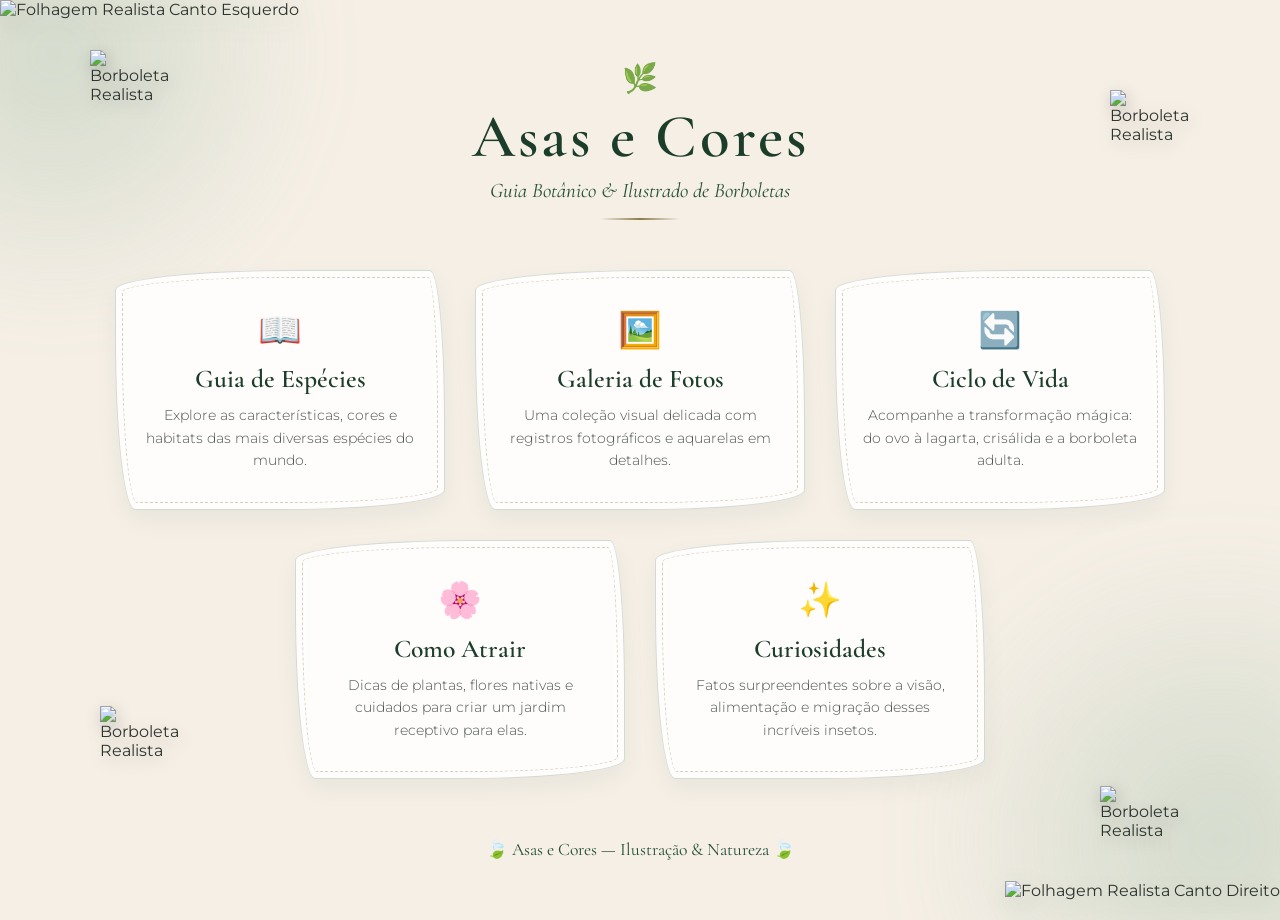
==== index.html @ f8de46ef "mudando as folhagem" ====
<!DOCTYPE html>
<html lang="pt-BR">
<head>
  <meta charset="UTF-8">
  <meta name="viewport" content="width=device-width, initial-scale=1.0">
  <title>Asas e Cores</title>
  <link rel="stylesheet" href="style.css">
  <link rel="preconnect" href="https://fonts.googleapis.com">
  <link rel="preconnect" href="https://fonts.gstatic.com" crossorigin>
  <link href="https://fonts.googleapis.com/css2?family=Cormorant+Garamond:ital,wght@0,400;0,600;1,400&family=Montserrat:wght@300;400&display=swap" rel="stylesheet">
</head>
<body>

  <div class="brush-stroke top-left-brush"></div>
  <div class="brush-stroke bottom-right-brush"></div>

  <img src="folhagem-canto-esquerdo.png" alt="Folhagem Realista Canto Esquerdo" class="realistic-foliage top-left-foliage">
  <img src="folhagem-canto-direito.png" alt="Folhagem Realista Canto Direito" class="realistic-foliage bottom-right-foliage">

  <div class="floating-butterfly b-1">
    <img src="borboleta-modelo.png" alt="Borboleta Realista">
  </div>
  <div class="floating-butterfly b-2">
    <img src="borboleta-modelo.png" alt="Borboleta Realista">
  </div>
  <div class="floating-butterfly b-3">
    <img src="borboleta-modelo.png" alt="Borboleta Realista">
  </div>
  <div class="floating-butterfly b-4">
    <img src="borboleta-modelo.png" alt="Borboleta Realista">
  </div>

  <header class="header">
    <span class="leaf-icon">🌿</span>
    <h1>Asas e Cores</h1>
    <p class="subtitle">Guia Botânico & Ilustrado de Borboletas</p>
    <div class="divider"></div>
  </header>

  <main class="gallery-container">

    <article class="butterfly-card">
      <div class="card-inner">
        <div class="card-icon">📖</div>
        <h2>Guia de Espécies</h2>
        <p>Explore as características, cores e habitats das mais diversas espécies do mundo.</p>
      </div>
    </article>

    <article class="butterfly-card">
      <div class="card-inner">
        <div class="card-icon">🖼️</div>
        <h2>Galeria de Fotos</h2>
        <p>Uma coleção visual delicada com registros fotográficos e aquarelas em detalhes.</p>
      </div>
    </article>

    <article class="butterfly-card">
      <div class="card-inner">
        <div class="card-icon">🔄</div>
        <h2>Ciclo de Vida</h2>
        <p>Acompanhe a transformação mágica: do ovo à lagarta, crisálida e a borboleta adulta.</p>
      </div>
    </article>

    <article class="butterfly-card">
      <div class="card-inner">
        <div class="card-icon">🌸</div>
        <h2>Como Atrair</h2>
        <p>Dicas de plantas, flores nativas e cuidados para criar um jardim receptivo para elas.</p>
      </div>
    </article>

    <article class="butterfly-card">
      <div class="card-inner">
        <div class="card-icon">✨</div>
        <h2>Curiosidades</h2>
        <p>Fatos surpreendentes sobre a visão, alimentação e migração desses incríveis insetos.</p>
      </div>
    </article>

  </main>

  <footer class="footer">
    <p>🍃 Asas e Cores — Ilustração & Natureza 🍃</p>
  </footer>

</body>
</html>
---- style.css ----
:root {
  --bg-cream: #f5efe6; /* Bege / Papel Vintage */
  --green-dark: #1b3d29;
  --green-medium: #234e35;
  --gold-accent: #8b7d4b;
  --text-color: #2b332c;
  --white-translucent: rgba(255, 255, 255, 0.88);
}

* {
  box-sizing: border-box;
  margin: 0;
  padding: 0;
}

body {
  font-family: 'Montserrat', sans-serif;
  background-color: var(--bg-cream);
  color: var(--text-color);
  min-height: 100vh;
  display: flex;
  flex-direction: column;
  align-items: center;
  position: relative;
  overflow-x: hidden;
  padding: 60px 20px;
}

/* Fundo Aquarela Suave */
.brush-stroke {
  position: fixed;
  pointer-events: none;
  z-index: 0;
}

.top-left-brush {
  top: -60px;
  left: -60px;
  width: 380px;
  height: 380px;
  background: radial-gradient(circle at 30% 30%, rgba(127, 168, 141, 0.3) 0%, transparent 70%);
  filter: blur(35px);
}

.bottom-right-brush {
  bottom: -60px;
  right: -60px;
  width: 400px;
  height: 400px;
  background: radial-gradient(circle at 70% 70%, rgba(127, 168, 141, 0.3) 0%, transparent 75%);
  filter: blur(40px);
}

/* --- ESTILO DAS IMAGENS DE FOLHAGEM REALISTA --- */
.realistic-foliage {
  position: fixed;
  pointer-events: none;
  z-index: 1;
  max-width: 350px;
  height: auto;
  filter: drop-shadow(4px 8px 12px rgba(27, 61, 41, 0.15));
}

.top-left-foliage {
  top: 0;
  left: 0;
}

.bottom-right-foliage {
  bottom: 0;
  right: 0;
}

/* --- BORBOLETAS REALISTAS FLUTUANTES --- */
.floating-butterfly {
  position: fixed;
  width: 70px;
  height: auto;
  z-index: 2;
  pointer-events: none;
}

.floating-butterfly img {
  width: 100%;
  height: auto;
  filter: drop-shadow(2px 5px 8px rgba(0, 0, 0, 0.2));
}

.b-1 { top: 50px; left: 90px; animation: float1 7.5s ease-in-out infinite alternate; }
.b-2 { top: 90px; right: 100px; animation: float2 9s ease-in-out infinite alternate; }
.b-3 { bottom: 140px; left: 100px; animation: float3 8.5s ease-in-out infinite alternate; }
.b-4 { bottom: 60px; right: 110px; animation: float4 7s ease-in-out infinite alternate; }

@keyframes float1 {
  0% { transform: translate(0, 0) rotate(0deg); }
  50% { transform: translate(30px, 35px) rotate(15deg); }
  100% { transform: translate(-10px, 60px) rotate(-10deg); }
}

@keyframes float2 {
  0% { transform: translate(0, 0) rotate(0deg); }
  50% { transform: translate(-35px, 25px) rotate(-18deg); }
  100% { transform: translate(-15px, 70px) rotate(10deg); }
}

@keyframes float3 {
  0% { transform: translate(0, 0) rotate(5deg); }
  50% { transform: translate(40px, -30px) rotate(-12deg); }
  100% { transform: translate(10px, -55px) rotate(8deg); }
}

@keyframes float4 {
  0% { transform: translate(0, 0) rotate(-8deg); }
  50% { transform: translate(-30px, -40px) rotate(12deg); }
  100% { transform: translate(-45px, -15px) rotate(-4deg); }
}

/* Cabeçalho */
.header {
  text-align: center;
  margin-bottom: 50px;
  z-index: 2;
}

.leaf-icon { font-size: 1.8rem; opacity: 0.8; }

.header h1 {
  font-family: 'Cormorant Garamond', serif;
  font-size: 3.8rem;
  font-weight: 600;
  color: var(--green-dark);
  letter-spacing: 3px;
  margin: 5px 0;
}

.header .subtitle {
  font-family: 'Cormorant Garamond', serif;
  font-style: italic;
  font-size: 1.3rem;
  color: var(--green-medium);
}

.divider {
  width: 80px;
  height: 2px;
  background: linear-gradient(90deg, transparent, var(--gold-accent), transparent);
  margin: 15px auto 0 auto;
}

/* Cards */
.gallery-container {
  display: flex;
  flex-wrap: wrap;
  justify-content: center;
  gap: 30px;
  width: 100%;
  max-width: 1100px;
  z-index: 2;
}

.butterfly-card {
  background: var(--white-translucent);
  backdrop-filter: blur(6px);
  padding: 6px;
  width: calc(33.333% - 20px);
  min-width: 280px;
  max-width: 330px;
  border-radius: 180px 15px 160px 20px / 20px 150px 20px 170px;
  border: 1px solid rgba(35, 78, 53, 0.2);
  box-shadow: 0 10px 25px rgba(27, 61, 41, 0.05);
  transition: all 0.4s ease;
  display: flex;
}

.butterfly-card:hover {
  transform: translateY(-8px);
  border-color: var(--green-medium);
  box-shadow: 0 15px 30px rgba(27, 61, 41, 0.12);
}

.card-inner {
  border: 1px dashed rgba(139, 125, 75, 0.35);
  border-radius: 170px 10px 150px 15px / 15px 140px 15px 160px;
  padding: 30px 20px;
  text-align: center;
  width: 100%;
  display: flex;
  flex-direction: column;
  align-items: center;
}

.card-icon { font-size: 2.2rem; margin-bottom: 12px; }

.butterfly-card h2 {
  font-family: 'Cormorant Garamond', serif;
  font-size: 1.6rem;
  font-weight: 600;
  color: var(--green-dark);
  margin-bottom: 10px;
}

.butterfly-card p {
  font-size: 0.88rem;
  line-height: 1.6;
  color: #4a554d;
  font-weight: 300;
}

/* Rodapé */
.footer {
  margin-top: 60px;
  font-family: 'Cormorant Garamond', serif;
  font-size: 1.1rem;
  color: var(--green-medium);
  z-index: 2;
}
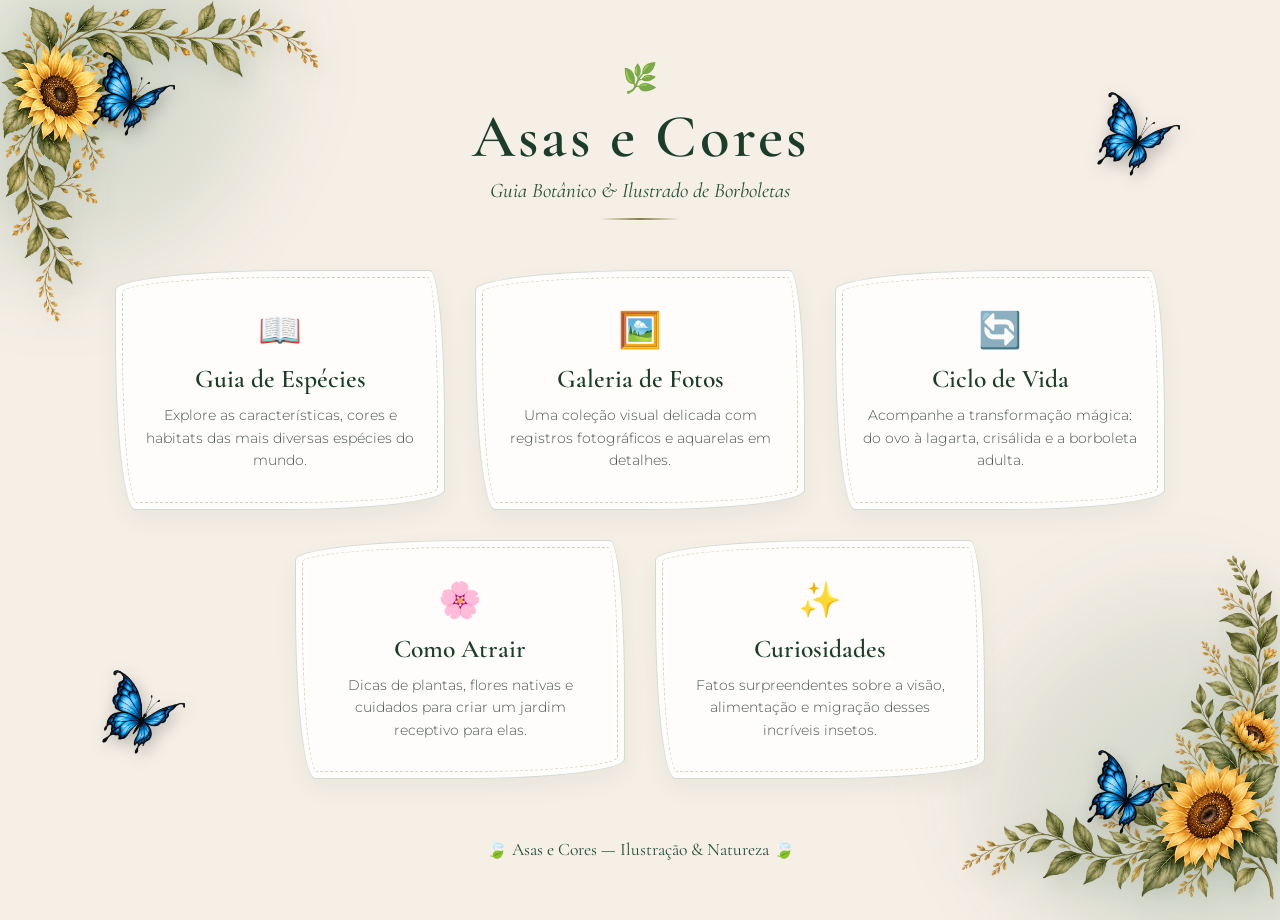
==== commit 375c03be: "nova imagem" ====
--- a/index.html
+++ b/index.html
@@ -14,20 +14,20 @@
   <div class="brush-stroke top-left-brush"></div>
   <div class="brush-stroke bottom-right-brush"></div>
 
-  <img src="folhagem-canto-esquerdo.png" alt="Folhagem Realista Canto Esquerdo" class="realistic-foliage top-left-foliage">
-  <img src="folhagem-canto-direito.png" alt="Folhagem Realista Canto Direito" class="realistic-foliage bottom-right-foliage">
+  <img src="img/folhagem-canto-esquerdo.png" alt="Folhagem Esquerda" class="realistic-foliage top-left-foliage">
+  <img src="img/folhagem-canto-direito.png" alt="Folhagem Direita" class="realistic-foliage bottom-right-foliage">
 
   <div class="floating-butterfly b-1">
-    <img src="borboleta-modelo.png" alt="Borboleta Realista">
+    <img src="img/borboleta-modelo.png" alt="Borboleta">
   </div>
   <div class="floating-butterfly b-2">
-    <img src="borboleta-modelo.png" alt="Borboleta Realista">
+    <img src="img/borboleta-modelo.png" alt="Borboleta">
   </div>
   <div class="floating-butterfly b-3">
-    <img src="borboleta-modelo.png" alt="Borboleta Realista">
+    <img src="img/borboleta-modelo.png" alt="Borboleta">
   </div>
   <div class="floating-butterfly b-4">
-    <img src="borboleta-modelo.png" alt="Borboleta Realista">
+    <img src="img/borboleta-modelo.png" alt="Borboleta">
   </div>
 
   <header class="header">
--- a/style.css
+++ b/style.css
@@ -1,5 +1,5 @@
 :root {
-  --bg-cream: #f5efe6; /* Bege / Papel Vintage */
+  --bg-cream: #f5efe6; /* Fundo Bege / Papel Vintage */
   --green-dark: #1b3d29;
   --green-medium: #234e35;
   --gold-accent: #8b7d4b;
@@ -26,7 +26,10 @@
   padding: 60px 20px;
 }
 
-/* Fundo Aquarela Suave */
+/* =========================================================
+   FUNDOS DE MANCHA TRANSLÚCIDAS (OPÇÃO 1 - AQUARELA SUAVE)
+   ========================================================= */
+
 .brush-stroke {
   position: fixed;
   pointer-events: none;
@@ -38,8 +41,14 @@
   left: -60px;
   width: 380px;
   height: 380px;
-  background: radial-gradient(circle at 30% 30%, rgba(127, 168, 141, 0.3) 0%, transparent 70%);
+  background: radial-gradient(
+    circle at 30% 30%, 
+    rgba(127, 168, 141, 0.3) 0%, 
+    rgba(50, 99, 67, 0.12) 45%, 
+    transparent 70%
+  );
   filter: blur(35px);
+  border-radius: 50% 40% 60% 30%;
 }
 
 .bottom-right-brush {
@@ -47,16 +56,25 @@
   right: -60px;
   width: 400px;
   height: 400px;
-  background: radial-gradient(circle at 70% 70%, rgba(127, 168, 141, 0.3) 0%, transparent 75%);
+  background: radial-gradient(
+    circle at 70% 70%, 
+    rgba(127, 168, 141, 0.3) 0%, 
+    rgba(35, 78, 53, 0.1) 50%, 
+    transparent 75%
+  );
   filter: blur(40px);
-}
-
-/* --- ESTILO DAS IMAGENS DE FOLHAGEM REALISTA --- */
+  border-radius: 40% 60% 30% 70%;
+}
+
+/* =========================================================
+   IMAGENS DE FOLHAGEM REALISTA
+   ========================================================= */
+
 .realistic-foliage {
   position: fixed;
   pointer-events: none;
   z-index: 1;
-  max-width: 350px;
+  max-width: 320px;
   height: auto;
   filter: drop-shadow(4px 8px 12px rgba(27, 61, 41, 0.15));
 }
@@ -71,10 +89,13 @@
   right: 0;
 }
 
-/* --- BORBOLETAS REALISTAS FLUTUANTES --- */
+/* =========================================================
+   BORBOLETAS REALISTAS FLUTUANTES
+   ========================================================= */
+
 .floating-butterfly {
   position: fixed;
-  width: 70px;
+  width: 85px;
   height: auto;
   z-index: 2;
   pointer-events: none;
@@ -83,7 +104,7 @@
 .floating-butterfly img {
   width: 100%;
   height: auto;
-  filter: drop-shadow(2px 5px 8px rgba(0, 0, 0, 0.2));
+  filter: drop-shadow(2px 5px 8px rgba(0, 0, 0, 0.25));
 }
 
 .b-1 { top: 50px; left: 90px; animation: float1 7.5s ease-in-out infinite alternate; }
@@ -92,30 +113,33 @@
 .b-4 { bottom: 60px; right: 110px; animation: float4 7s ease-in-out infinite alternate; }
 
 @keyframes float1 {
-  0% { transform: translate(0, 0) rotate(0deg); }
-  50% { transform: translate(30px, 35px) rotate(15deg); }
-  100% { transform: translate(-10px, 60px) rotate(-10deg); }
+  0% { transform: translate(0, 0) rotate(0deg) scale(1); }
+  50% { transform: translate(30px, 35px) rotate(15deg) scale(1.05); }
+  100% { transform: translate(-10px, 60px) rotate(-10deg) scale(0.95); }
 }
 
 @keyframes float2 {
-  0% { transform: translate(0, 0) rotate(0deg); }
-  50% { transform: translate(-35px, 25px) rotate(-18deg); }
-  100% { transform: translate(-15px, 70px) rotate(10deg); }
+  0% { transform: translate(0, 0) rotate(0deg) scale(0.95); }
+  50% { transform: translate(-35px, 25px) rotate(-18deg) scale(1.08); }
+  100% { transform: translate(-15px, 70px) rotate(10deg) scale(1); }
 }
 
 @keyframes float3 {
-  0% { transform: translate(0, 0) rotate(5deg); }
-  50% { transform: translate(40px, -30px) rotate(-12deg); }
-  100% { transform: translate(10px, -55px) rotate(8deg); }
+  0% { transform: translate(0, 0) rotate(5deg) scale(1.02); }
+  50% { transform: translate(40px, -30px) rotate(-12deg) scale(0.95); }
+  100% { transform: translate(10px, -55px) rotate(8deg) scale(1.05); }
 }
 
 @keyframes float4 {
-  0% { transform: translate(0, 0) rotate(-8deg); }
-  50% { transform: translate(-30px, -40px) rotate(12deg); }
-  100% { transform: translate(-45px, -15px) rotate(-4deg); }
-}
-
-/* Cabeçalho */
+  0% { transform: translate(0, 0) rotate(-8deg) scale(1); }
+  50% { transform: translate(-30px, -40px) rotate(12deg) scale(1.1); }
+  100% { transform: translate(-45px, -15px) rotate(-4deg) scale(0.9); }
+}
+
+/* =========================================================
+   CABEÇALHO
+   ========================================================= */
+
 .header {
   text-align: center;
   margin-bottom: 50px;
@@ -147,7 +171,10 @@
   margin: 15px auto 0 auto;
 }
 
-/* Cards */
+/* =========================================================
+   GRID DE CARDS
+   ========================================================= */
+
 .gallery-container {
   display: flex;
   flex-wrap: wrap;
@@ -206,7 +233,10 @@
   font-weight: 300;
 }
 
-/* Rodapé */
+/* =========================================================
+   RODAPÉ
+   ========================================================= */
+
 .footer {
   margin-top: 60px;
   font-family: 'Cormorant Garamond', serif;
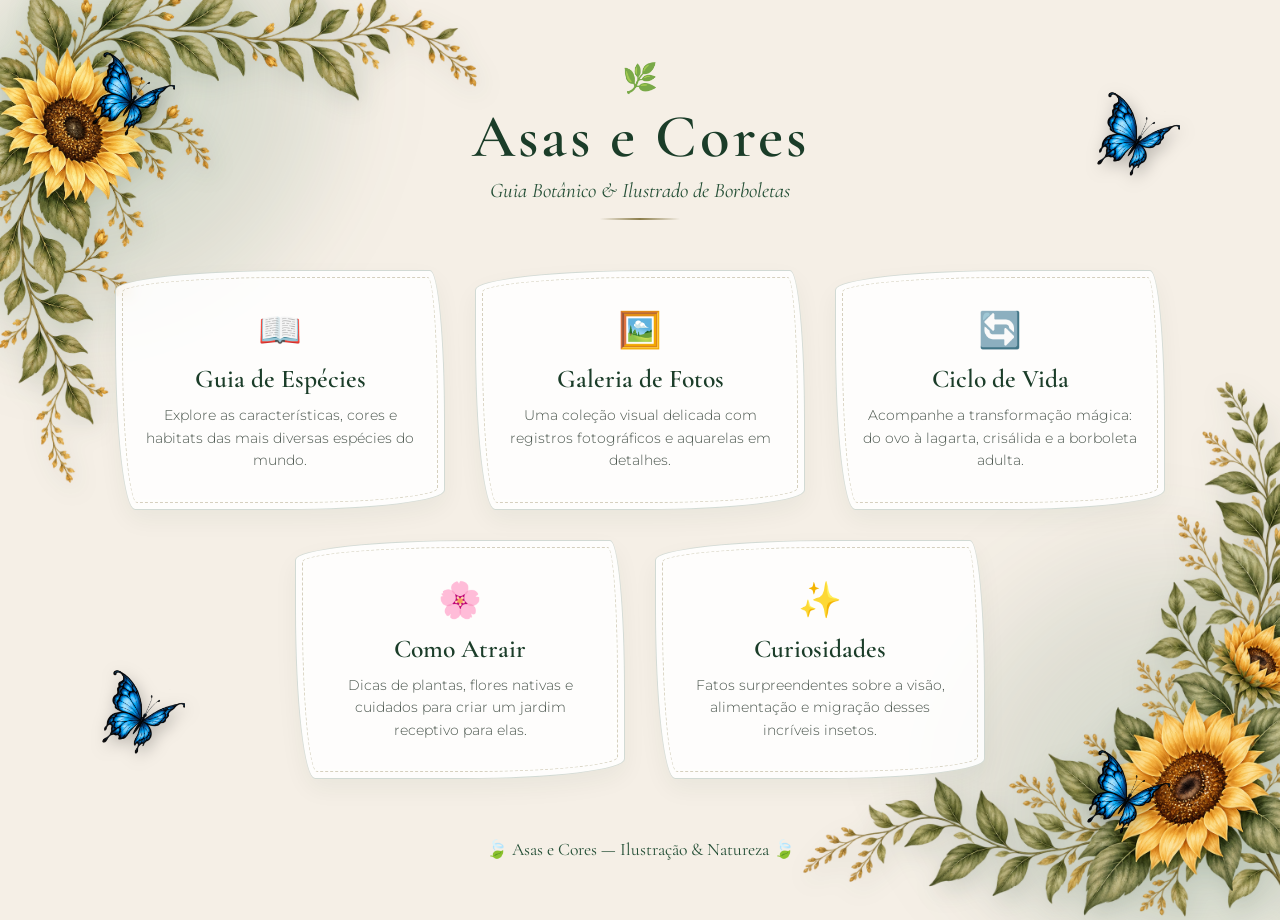
==== commit 570c2a6a: "mudança de codigos" ====
--- a/index.html
+++ b/index.html
@@ -11,12 +11,15 @@
 </head>
 <body>
 
+  <!-- Pinceladas de Fundo Aquarela Suaves -->
   <div class="brush-stroke top-left-brush"></div>
   <div class="brush-stroke bottom-right-brush"></div>
 
-  <img src="img/folhagem-canto-esquerdo.png" alt="Folhagem Esquerda" class="realistic-foliage top-left-foliage">
-  <img src="img/folhagem-canto-direito.png" alt="Folhagem Direita" class="realistic-foliage bottom-right-foliage">
+  <!-- GIRASSÓIS / FOLHAGENS REALISTAS GRANDES -->
+  <img src="img/folhagem-canto-esquerdo.png" alt="Girassóis Esquerda" class="realistic-foliage top-left-foliage">
+  <img src="img/folhagem-canto-direito.png" alt="Girassóis Direita" class="realistic-foliage bottom-right-foliage">
 
+  <!-- BORBOLETAS FLUTUANTES -->
   <div class="floating-butterfly b-1">
     <img src="img/borboleta-modelo.png" alt="Borboleta">
   </div>
@@ -30,6 +33,7 @@
     <img src="img/borboleta-modelo.png" alt="Borboleta">
   </div>
 
+  <!-- Cabeçalho -->
   <header class="header">
     <span class="leaf-icon">🌿</span>
     <h1>Asas e Cores</h1>
@@ -37,6 +41,7 @@
     <div class="divider"></div>
   </header>
 
+  <!-- Container Principal -->
   <main class="gallery-container">
 
     <article class="butterfly-card">
@@ -81,6 +86,7 @@
 
   </main>
 
+  <!-- Rodapé -->
   <footer class="footer">
     <p>🍃 Asas e Cores — Ilustração & Natureza 🍃</p>
   </footer>
--- a/style.css
+++ b/style.css
@@ -1,5 +1,5 @@
 :root {
-  --bg-cream: #f5efe6; /* Fundo Bege / Papel Vintage */
+  --bg-cream: #f5efe6;
   --green-dark: #1b3d29;
   --green-medium: #234e35;
   --gold-accent: #8b7d4b;
@@ -27,7 +27,7 @@
 }
 
 /* =========================================================
-   FUNDOS DE MANCHA TRANSLÚCIDAS (OPÇÃO 1 - AQUARELA SUAVE)
+   FUNDOS DE MANCHA TRANSLÚCIDAS (AQUARELA SUAVE)
    ========================================================= */
 
 .brush-stroke {
@@ -39,8 +39,8 @@
 .top-left-brush {
   top: -60px;
   left: -60px;
-  width: 380px;
-  height: 380px;
+  width: 450px;
+  height: 450px;
   background: radial-gradient(
     circle at 30% 30%, 
     rgba(127, 168, 141, 0.3) 0%, 
@@ -54,8 +54,8 @@
 .bottom-right-brush {
   bottom: -60px;
   right: -60px;
-  width: 400px;
-  height: 400px;
+  width: 450px;
+  height: 450px;
   background: radial-gradient(
     circle at 70% 70%, 
     rgba(127, 168, 141, 0.3) 0%, 
@@ -67,30 +67,31 @@
 }
 
 /* =========================================================
-   IMAGENS DE FOLHAGEM REALISTA
+   IMAGENS DOS GIRASSÓIS / FOLHAGENS (TAMANHO MAIOR)
    ========================================================= */
 
 .realistic-foliage {
   position: fixed;
   pointer-events: none;
   z-index: 1;
-  max-width: 320px;
+  max-width: 500px; /* Aumentado para dar destaque aos girassóis */
+  width: 100%;
   height: auto;
   filter: drop-shadow(4px 8px 12px rgba(27, 61, 41, 0.15));
 }
 
 .top-left-foliage {
-  top: 0;
-  left: 0;
+  top: -20px;
+  left: -20px;
 }
 
 .bottom-right-foliage {
-  bottom: 0;
-  right: 0;
-}
-
-/* =========================================================
-   BORBOLETAS REALISTAS FLUTUANTES
+  bottom: -20px;
+  right: -20px;
+}
+
+/* =========================================================
+   BORBOLETAS FLUTUANTES
    ========================================================= */
 
 .floating-butterfly {
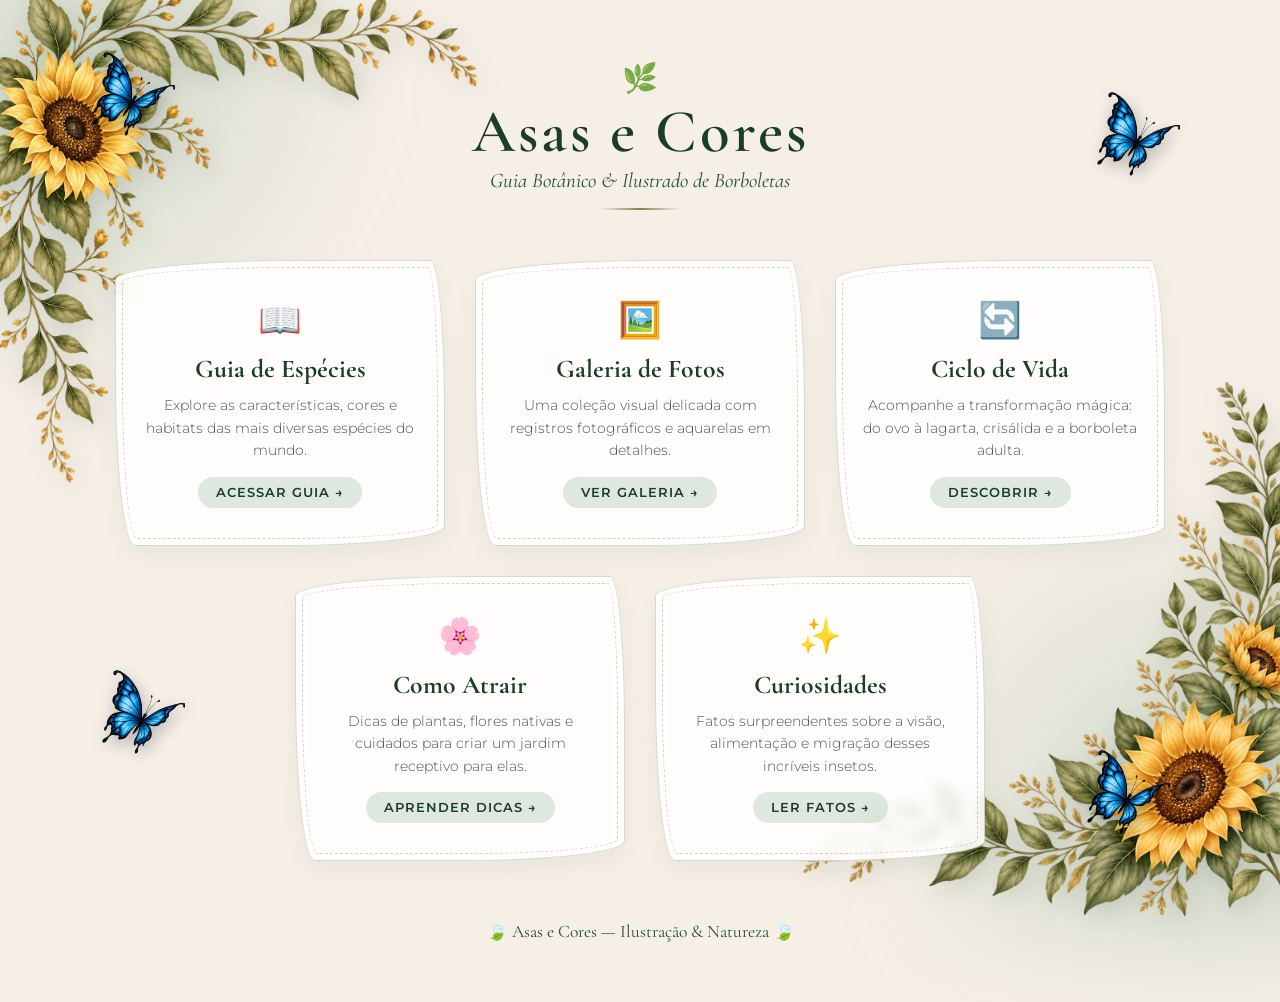
==== commit 7a11fb4d: "novos codigos" ====
--- a/index.html
+++ b/index.html
@@ -41,55 +41,72 @@
     <div class="divider"></div>
   </header>
 
-  <!-- Container Principal -->
+  <!-- Container Principal de Blocos de Ação -->
   <main class="gallery-container">
 
-    <article class="butterfly-card">
+    <div class="butterfly-card action-card" data-secao="Guia de Espécies">
       <div class="card-inner">
         <div class="card-icon">📖</div>
         <h2>Guia de Espécies</h2>
         <p>Explore as características, cores e habitats das mais diversas espécies do mundo.</p>
+        <button class="card-btn">Acessar Guia &rarr;</button>
       </div>
-    </article>
+    </div>
 
-    <article class="butterfly-card">
+    <div class="butterfly-card action-card" data-secao="Galeria de Fotos">
       <div class="card-inner">
         <div class="card-icon">🖼️</div>
         <h2>Galeria de Fotos</h2>
         <p>Uma coleção visual delicada com registros fotográficos e aquarelas em detalhes.</p>
+        <button class="card-btn">Ver Galeria &rarr;</button>
       </div>
-    </article>
+    </div>
 
-    <article class="butterfly-card">
+    <div class="butterfly-card action-card" data-secao="Ciclo de Vida">
       <div class="card-inner">
         <div class="card-icon">🔄</div>
         <h2>Ciclo de Vida</h2>
         <p>Acompanhe a transformação mágica: do ovo à lagarta, crisálida e a borboleta adulta.</p>
+        <button class="card-btn">Descobrir &rarr;</button>
       </div>
-    </article>
+    </div>
 
-    <article class="butterfly-card">
+    <div class="butterfly-card action-card" data-secao="Como Atrair">
       <div class="card-inner">
         <div class="card-icon">🌸</div>
         <h2>Como Atrair</h2>
         <p>Dicas de plantas, flores nativas e cuidados para criar um jardim receptivo para elas.</p>
+        <button class="card-btn">Aprender Dicas &rarr;</button>
       </div>
-    </article>
+    </div>
 
-    <article class="butterfly-card">
+    <div class="butterfly-card action-card" data-secao="Curiosidades">
       <div class="card-inner">
         <div class="card-icon">✨</div>
         <h2>Curiosidades</h2>
         <p>Fatos surpreendentes sobre a visão, alimentação e migração desses incríveis insetos.</p>
+        <button class="card-btn">Ler Fatos &rarr;</button>
       </div>
-    </article>
+    </div>
 
   </main>
+
+  <!-- Modal / Janela de Alerta ao Clicar -->
+  <div id="modal-acao" class="modal">
+    <div class="modal-content">
+      <span class="close-btn">&times;</span>
+      <h3 id="modal-titulo">Título</h3>
+      <p id="modal-texto">Você abriu esta seção!</p>
+    </div>
+  </div>
 
   <!-- Rodapé -->
   <footer class="footer">
     <p>🍃 Asas e Cores — Ilustração & Natureza 🍃</p>
   </footer>
 
+  <!-- Importação do arquivo JavaScript -->
+  <script src="script.js"></script>
+
 </body>
 </html>
--- a/style.css
+++ b/style.css
@@ -26,10 +26,7 @@
   padding: 60px 20px;
 }
 
-/* =========================================================
-   FUNDOS DE MANCHA TRANSLÚCIDAS (AQUARELA SUAVE)
-   ========================================================= */
-
+/* FUNDOS DE MANCHA TRANSLÚCIDAS */
 .brush-stroke {
   position: fixed;
   pointer-events: none;
@@ -41,14 +38,8 @@
   left: -60px;
   width: 450px;
   height: 450px;
-  background: radial-gradient(
-    circle at 30% 30%, 
-    rgba(127, 168, 141, 0.3) 0%, 
-    rgba(50, 99, 67, 0.12) 45%, 
-    transparent 70%
-  );
+  background: radial-gradient(circle at 30% 30%, rgba(127, 168, 141, 0.3) 0%, transparent 70%);
   filter: blur(35px);
-  border-radius: 50% 40% 60% 30%;
 }
 
 .bottom-right-brush {
@@ -56,44 +47,25 @@
   right: -60px;
   width: 450px;
   height: 450px;
-  background: radial-gradient(
-    circle at 70% 70%, 
-    rgba(127, 168, 141, 0.3) 0%, 
-    rgba(35, 78, 53, 0.1) 50%, 
-    transparent 75%
-  );
+  background: radial-gradient(circle at 70% 70%, rgba(127, 168, 141, 0.3) 0%, transparent 75%);
   filter: blur(40px);
-  border-radius: 40% 60% 30% 70%;
-}
-
-/* =========================================================
-   IMAGENS DOS GIRASSÓIS / FOLHAGENS (TAMANHO MAIOR)
-   ========================================================= */
-
+}
+
+/* IMAGENS DOS GIRASSÓIS / FOLHAGENS GRANDES */
 .realistic-foliage {
   position: fixed;
   pointer-events: none;
   z-index: 1;
-  max-width: 500px; /* Aumentado para dar destaque aos girassóis */
+  max-width: 500px;
   width: 100%;
   height: auto;
   filter: drop-shadow(4px 8px 12px rgba(27, 61, 41, 0.15));
 }
 
-.top-left-foliage {
-  top: -20px;
-  left: -20px;
-}
-
-.bottom-right-foliage {
-  bottom: -20px;
-  right: -20px;
-}
-
-/* =========================================================
-   BORBOLETAS FLUTUANTES
-   ========================================================= */
-
+.top-left-foliage { top: -20px; left: -20px; }
+.bottom-right-foliage { bottom: -20px; right: -20px; }
+
+/* BORBOLETAS FLUTUANTES */
 .floating-butterfly {
   position: fixed;
   width: 85px;
@@ -113,69 +85,19 @@
 .b-3 { bottom: 140px; left: 100px; animation: float3 8.5s ease-in-out infinite alternate; }
 .b-4 { bottom: 60px; right: 110px; animation: float4 7s ease-in-out infinite alternate; }
 
-@keyframes float1 {
-  0% { transform: translate(0, 0) rotate(0deg) scale(1); }
-  50% { transform: translate(30px, 35px) rotate(15deg) scale(1.05); }
-  100% { transform: translate(-10px, 60px) rotate(-10deg) scale(0.95); }
-}
-
-@keyframes float2 {
-  0% { transform: translate(0, 0) rotate(0deg) scale(0.95); }
-  50% { transform: translate(-35px, 25px) rotate(-18deg) scale(1.08); }
-  100% { transform: translate(-15px, 70px) rotate(10deg) scale(1); }
-}
-
-@keyframes float3 {
-  0% { transform: translate(0, 0) rotate(5deg) scale(1.02); }
-  50% { transform: translate(40px, -30px) rotate(-12deg) scale(0.95); }
-  100% { transform: translate(10px, -55px) rotate(8deg) scale(1.05); }
-}
-
-@keyframes float4 {
-  0% { transform: translate(0, 0) rotate(-8deg) scale(1); }
-  50% { transform: translate(-30px, -40px) rotate(12deg) scale(1.1); }
-  100% { transform: translate(-45px, -15px) rotate(-4deg) scale(0.9); }
-}
-
-/* =========================================================
-   CABEÇALHO
-   ========================================================= */
-
-.header {
-  text-align: center;
-  margin-bottom: 50px;
-  z-index: 2;
-}
-
+@keyframes float1 { 0% { transform: translate(0, 0) rotate(0deg); } 50% { transform: translate(30px, 35px) rotate(15deg); } 100% { transform: translate(-10px, 60px) rotate(-10deg); } }
+@keyframes float2 { 0% { transform: translate(0, 0) rotate(0deg); } 50% { transform: translate(-35px, 25px) rotate(-18deg); } 100% { transform: translate(-15px, 70px) rotate(10deg); } }
+@keyframes float3 { 0% { transform: translate(0, 0) rotate(5deg); } 50% { transform: translate(40px, -30px) rotate(-12deg); } 100% { transform: translate(10px, -55px) rotate(8deg); } }
+@keyframes float4 { 0% { transform: translate(0, 0) rotate(-8deg); } 50% { transform: translate(-30px, -40px) rotate(12deg); } 100% { transform: translate(-45px, -15px) rotate(-4deg); } }
+
+/* CABEÇALHO */
+.header { text-align: center; margin-bottom: 50px; z-index: 2; }
 .leaf-icon { font-size: 1.8rem; opacity: 0.8; }
-
-.header h1 {
-  font-family: 'Cormorant Garamond', serif;
-  font-size: 3.8rem;
-  font-weight: 600;
-  color: var(--green-dark);
-  letter-spacing: 3px;
-  margin: 5px 0;
-}
-
-.header .subtitle {
-  font-family: 'Cormorant Garamond', serif;
-  font-style: italic;
-  font-size: 1.3rem;
-  color: var(--green-medium);
-}
-
-.divider {
-  width: 80px;
-  height: 2px;
-  background: linear-gradient(90deg, transparent, var(--gold-accent), transparent);
-  margin: 15px auto 0 auto;
-}
-
-/* =========================================================
-   GRID DE CARDS
-   ========================================================= */
-
+.header h1 { font-family: 'Cormorant Garamond', serif; font-size: 3.8rem; font-weight: 600; color: var(--green-dark); letter-spacing: 3px; }
+.header .subtitle { font-family: 'Cormorant Garamond', serif; font-style: italic; font-size: 1.3rem; color: var(--green-medium); }
+.divider { width: 80px; height: 2px; background: linear-gradient(90deg, transparent, var(--gold-accent), transparent); margin: 15px auto 0 auto; }
+
+/* GRID DE BLOCOS DE AÇÃO */
 .gallery-container {
   display: flex;
   flex-wrap: wrap;
@@ -186,7 +108,7 @@
   z-index: 2;
 }
 
-.butterfly-card {
+.action-card {
   background: var(--white-translucent);
   backdrop-filter: blur(6px);
   padding: 6px;
@@ -197,13 +119,14 @@
   border: 1px solid rgba(35, 78, 53, 0.2);
   box-shadow: 0 10px 25px rgba(27, 61, 41, 0.05);
   transition: all 0.4s ease;
-  display: flex;
-}
-
-.butterfly-card:hover {
-  transform: translateY(-8px);
+  cursor: pointer;
+  display: flex;
+}
+
+.action-card:hover {
+  transform: translateY(-8px) scale(1.02);
   border-color: var(--green-medium);
-  box-shadow: 0 15px 30px rgba(27, 61, 41, 0.12);
+  box-shadow: 0 15px 30px rgba(27, 61, 41, 0.15);
 }
 
 .card-inner {
@@ -218,30 +141,65 @@
 }
 
 .card-icon { font-size: 2.2rem; margin-bottom: 12px; }
-
-.butterfly-card h2 {
-  font-family: 'Cormorant Garamond', serif;
-  font-size: 1.6rem;
+.action-card h2 { font-family: 'Cormorant Garamond', serif; font-size: 1.6rem; color: var(--green-dark); margin-bottom: 10px; }
+.action-card p { font-size: 0.88rem; line-height: 1.6; color: #4a554d; font-weight: 300; }
+
+.card-btn {
+  margin-top: 15px;
+  font-family: 'Montserrat', sans-serif;
+  font-size: 0.8rem;
   font-weight: 600;
+  text-transform: uppercase;
+  letter-spacing: 1px;
   color: var(--green-dark);
-  margin-bottom: 10px;
-}
-
-.butterfly-card p {
-  font-size: 0.88rem;
-  line-height: 1.6;
-  color: #4a554d;
-  font-weight: 300;
-}
-
-/* =========================================================
-   RODAPÉ
-   ========================================================= */
-
-.footer {
-  margin-top: 60px;
-  font-family: 'Cormorant Garamond', serif;
-  font-size: 1.1rem;
-  color: var(--green-medium);
-  z-index: 2;
-}+  background-color: rgba(127, 168, 141, 0.25);
+  border: none;
+  padding: 8px 18px;
+  border-radius: 20px;
+  cursor: pointer;
+  transition: all 0.3s ease;
+}
+
+.action-card:hover .card-btn {
+  background-color: var(--green-dark);
+  color: #ffffff;
+}
+
+/* MODAL DE AÇÃO EM JAVASCRIPT */
+.modal {
+  display: none;
+  position: fixed;
+  z-index: 10;
+  left: 0;
+  top: 0;
+  width: 100%;
+  height: 100%;
+  background-color: rgba(0,0,0,0.4);
+  backdrop-filter: blur(4px);
+  justify-content: center;
+  align-items: center;
+}
+
+.modal-content {
+  background-color: var(--bg-cream);
+  padding: 30px;
+  border-radius: 15px;
+  border: 1px solid var(--green-medium);
+  text-align: center;
+  position: relative;
+  max-width: 400px;
+  width: 80%;
+  box-shadow: 0 10px 25px rgba(0,0,0,0.2);
+}
+
+.close-btn {
+  position: absolute;
+  top: 10px;
+  right: 15px;
+  font-size: 1.5rem;
+  cursor: pointer;
+  color: var(--green-dark);
+}
+
+/* RODAPÉ */
+.footer { margin-top: 60px; font-family: 'Cormorant Garamond', serif; font-size: 1.1rem; color: var(--green-medium); z-index: 2; }
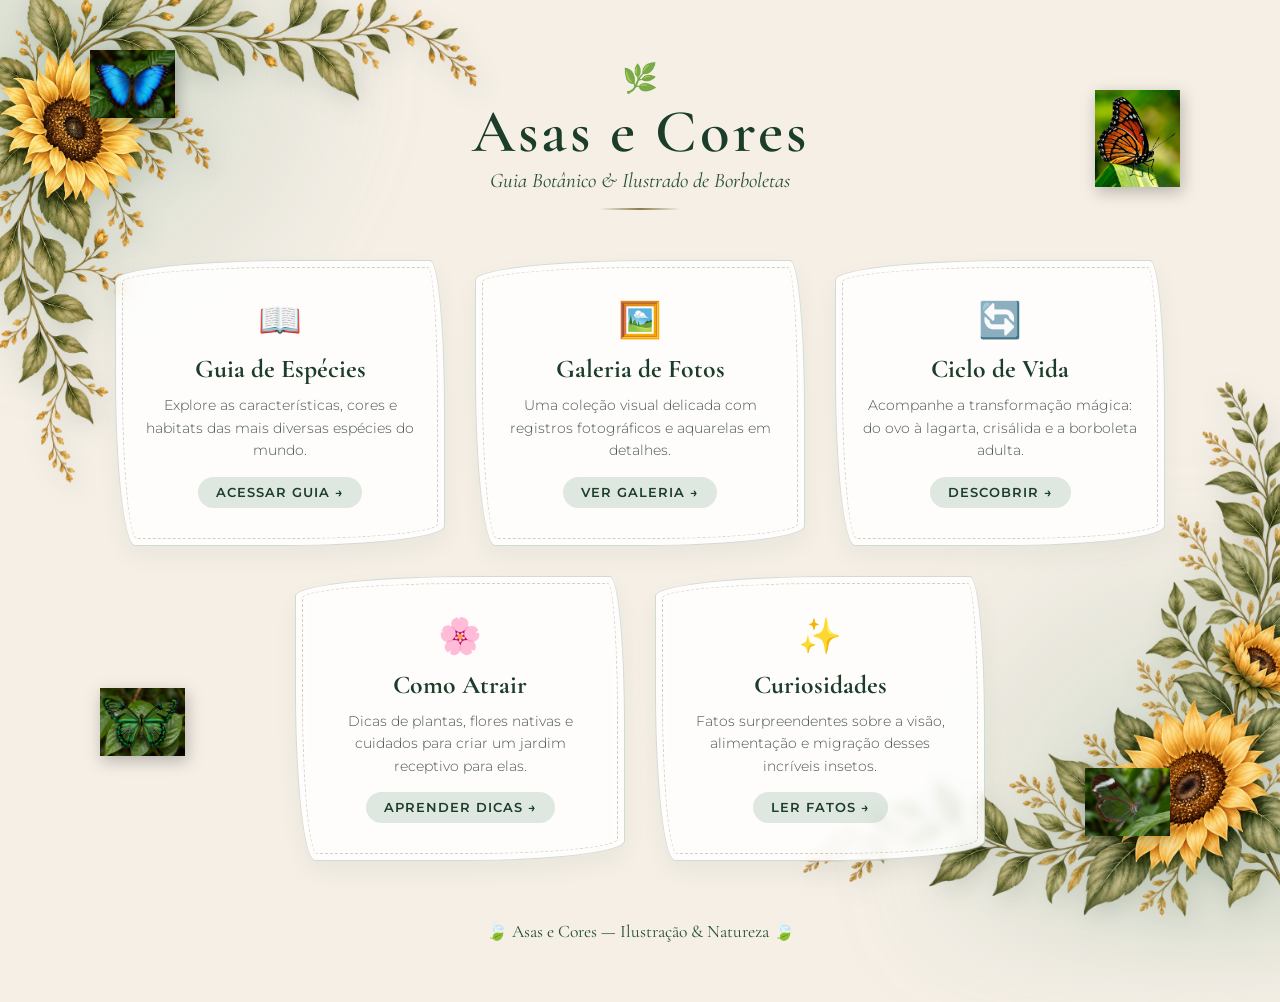
==== commit 189b2a26: "novos codigos e novas imagens" ====
--- a/index.html
+++ b/index.html
@@ -15,22 +15,22 @@
   <div class="brush-stroke top-left-brush"></div>
   <div class="brush-stroke bottom-right-brush"></div>
 
-  <!-- GIRASSÓIS / FOLHAGENS REALISTAS GRANDES -->
+  <!-- FOLHAGENS NOS CANTOS -->
   <img src="img/folhagem-canto-esquerdo.png" alt="Girassóis Esquerda" class="realistic-foliage top-left-foliage">
   <img src="img/folhagem-canto-direito.png" alt="Girassóis Direita" class="realistic-foliage bottom-right-foliage">
 
-  <!-- BORBOLETAS FLUTUANTES -->
+  <!-- BORBOLETAS FLUTUANTES (Usando suas imagens reais) -->
   <div class="floating-butterfly b-1">
-    <img src="img/borboleta-modelo.png" alt="Borboleta">
+    <img src="img/Borboleta-Azul-Morpho.png" alt="Borboleta Azul Morpho">
   </div>
   <div class="floating-butterfly b-2">
-    <img src="img/borboleta-modelo.png" alt="Borboleta">
+    <img src="img/Borboleta-Monarca.jpg" alt="Borboleta Monarca">
   </div>
   <div class="floating-butterfly b-3">
-    <img src="img/borboleta-modelo.png" alt="Borboleta">
+    <img src="img/Borboleta-Smaragdina.png" alt="Borboleta Smaragdina">
   </div>
   <div class="floating-butterfly b-4">
-    <img src="img/borboleta-modelo.png" alt="Borboleta">
+    <img src="img/Borboleta-Asa-de-Vidro.png" alt="Borboleta Asa de Vidro">
   </div>
 
   <!-- Cabeçalho -->
@@ -41,7 +41,7 @@
     <div class="divider"></div>
   </header>
 
-  <!-- Container Principal de Blocos de Ação -->
+  <!-- Container Principal de Cards -->
   <main class="gallery-container">
 
     <div class="butterfly-card action-card" data-secao="Guia de Espécies">
@@ -91,21 +91,11 @@
 
   </main>
 
-  <!-- Modal / Janela de Alerta ao Clicar -->
-  <div id="modal-acao" class="modal">
-    <div class="modal-content">
-      <span class="close-btn">&times;</span>
-      <h3 id="modal-titulo">Título</h3>
-      <p id="modal-texto">Você abriu esta seção!</p>
-    </div>
-  </div>
-
   <!-- Rodapé -->
   <footer class="footer">
     <p>🍃 Asas e Cores — Ilustração & Natureza 🍃</p>
   </footer>
 
-  <!-- Importação do arquivo JavaScript -->
   <script src="script.js"></script>
 
 </body>
--- a/style.css
+++ b/style.css
@@ -26,7 +26,6 @@
   padding: 60px 20px;
 }
 
-/* FUNDOS DE MANCHA TRANSLÚCIDAS */
 .brush-stroke {
   position: fixed;
   pointer-events: none;
@@ -51,7 +50,6 @@
   filter: blur(40px);
 }
 
-/* IMAGENS DOS GIRASSÓIS / FOLHAGENS GRANDES */
 .realistic-foliage {
   position: fixed;
   pointer-events: none;
@@ -65,7 +63,6 @@
 .top-left-foliage { top: -20px; left: -20px; }
 .bottom-right-foliage { bottom: -20px; right: -20px; }
 
-/* BORBOLETAS FLUTUANTES */
 .floating-butterfly {
   position: fixed;
   width: 85px;
@@ -90,14 +87,12 @@
 @keyframes float3 { 0% { transform: translate(0, 0) rotate(5deg); } 50% { transform: translate(40px, -30px) rotate(-12deg); } 100% { transform: translate(10px, -55px) rotate(8deg); } }
 @keyframes float4 { 0% { transform: translate(0, 0) rotate(-8deg); } 50% { transform: translate(-30px, -40px) rotate(12deg); } 100% { transform: translate(-45px, -15px) rotate(-4deg); } }
 
-/* CABEÇALHO */
 .header { text-align: center; margin-bottom: 50px; z-index: 2; }
 .leaf-icon { font-size: 1.8rem; opacity: 0.8; }
 .header h1 { font-family: 'Cormorant Garamond', serif; font-size: 3.8rem; font-weight: 600; color: var(--green-dark); letter-spacing: 3px; }
 .header .subtitle { font-family: 'Cormorant Garamond', serif; font-style: italic; font-size: 1.3rem; color: var(--green-medium); }
 .divider { width: 80px; height: 2px; background: linear-gradient(90deg, transparent, var(--gold-accent), transparent); margin: 15px auto 0 auto; }
 
-/* GRID DE BLOCOS DE AÇÃO */
 .gallery-container {
   display: flex;
   flex-wrap: wrap;
@@ -165,41 +160,4 @@
   color: #ffffff;
 }
 
-/* MODAL DE AÇÃO EM JAVASCRIPT */
-.modal {
-  display: none;
-  position: fixed;
-  z-index: 10;
-  left: 0;
-  top: 0;
-  width: 100%;
-  height: 100%;
-  background-color: rgba(0,0,0,0.4);
-  backdrop-filter: blur(4px);
-  justify-content: center;
-  align-items: center;
-}
-
-.modal-content {
-  background-color: var(--bg-cream);
-  padding: 30px;
-  border-radius: 15px;
-  border: 1px solid var(--green-medium);
-  text-align: center;
-  position: relative;
-  max-width: 400px;
-  width: 80%;
-  box-shadow: 0 10px 25px rgba(0,0,0,0.2);
-}
-
-.close-btn {
-  position: absolute;
-  top: 10px;
-  right: 15px;
-  font-size: 1.5rem;
-  cursor: pointer;
-  color: var(--green-dark);
-}
-
-/* RODAPÉ */
 .footer { margin-top: 60px; font-family: 'Cormorant Garamond', serif; font-size: 1.1rem; color: var(--green-medium); z-index: 2; }
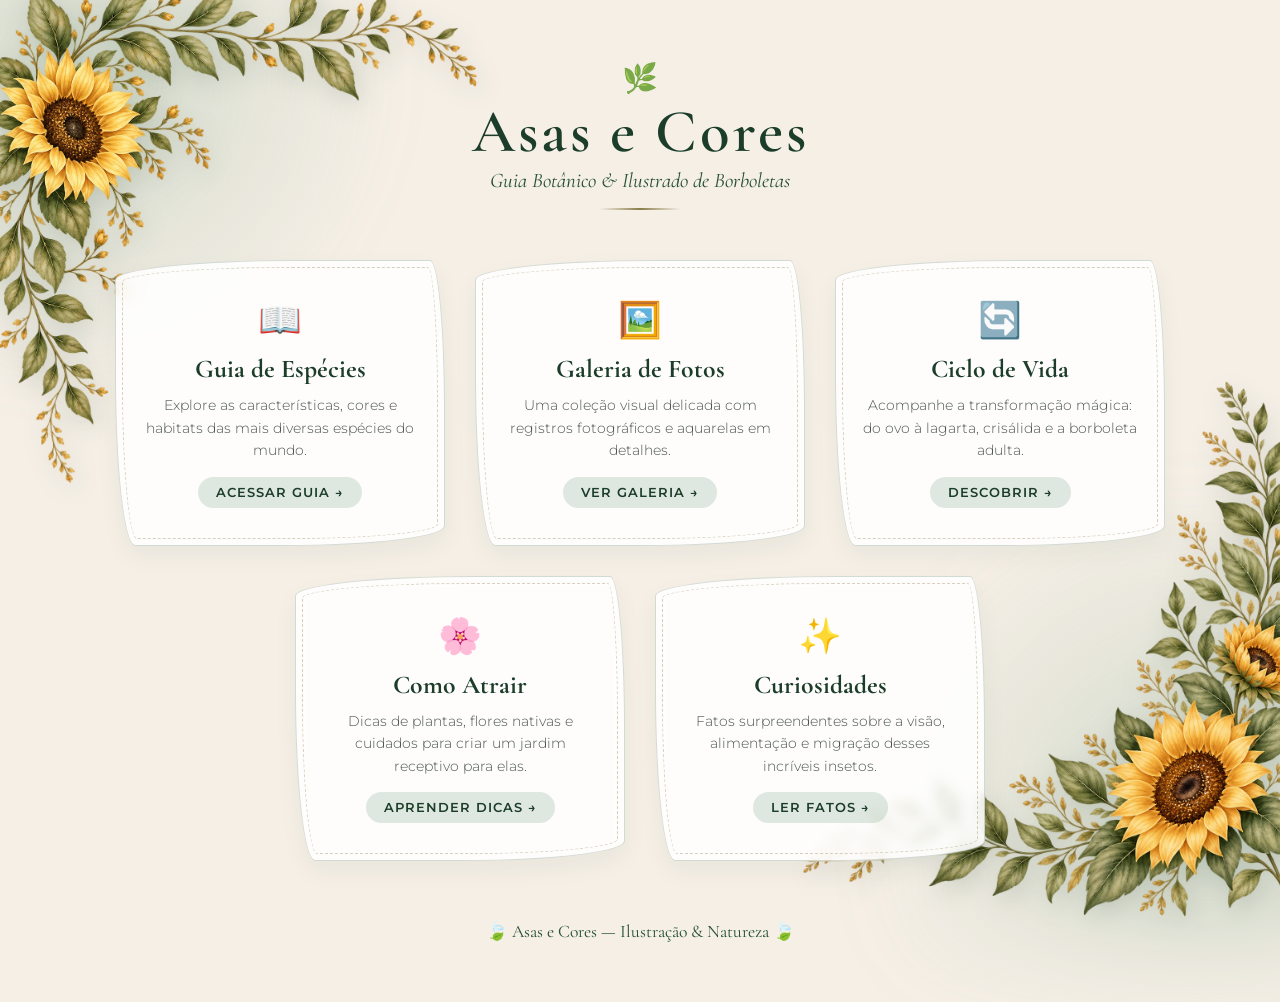
==== commit 95914e3b: "novos codigos" ====
--- a/index.html
+++ b/index.html
@@ -18,20 +18,6 @@
   <!-- FOLHAGENS NOS CANTOS -->
   <img src="img/folhagem-canto-esquerdo.png" alt="Girassóis Esquerda" class="realistic-foliage top-left-foliage">
   <img src="img/folhagem-canto-direito.png" alt="Girassóis Direita" class="realistic-foliage bottom-right-foliage">
-
-  <!-- BORBOLETAS FLUTUANTES (Usando suas imagens reais) -->
-  <div class="floating-butterfly b-1">
-    <img src="img/Borboleta-Azul-Morpho.png" alt="Borboleta Azul Morpho">
-  </div>
-  <div class="floating-butterfly b-2">
-    <img src="img/Borboleta-Monarca.jpg" alt="Borboleta Monarca">
-  </div>
-  <div class="floating-butterfly b-3">
-    <img src="img/Borboleta-Smaragdina.png" alt="Borboleta Smaragdina">
-  </div>
-  <div class="floating-butterfly b-4">
-    <img src="img/Borboleta-Asa-de-Vidro.png" alt="Borboleta Asa de Vidro">
-  </div>
 
   <!-- Cabeçalho -->
   <header class="header">
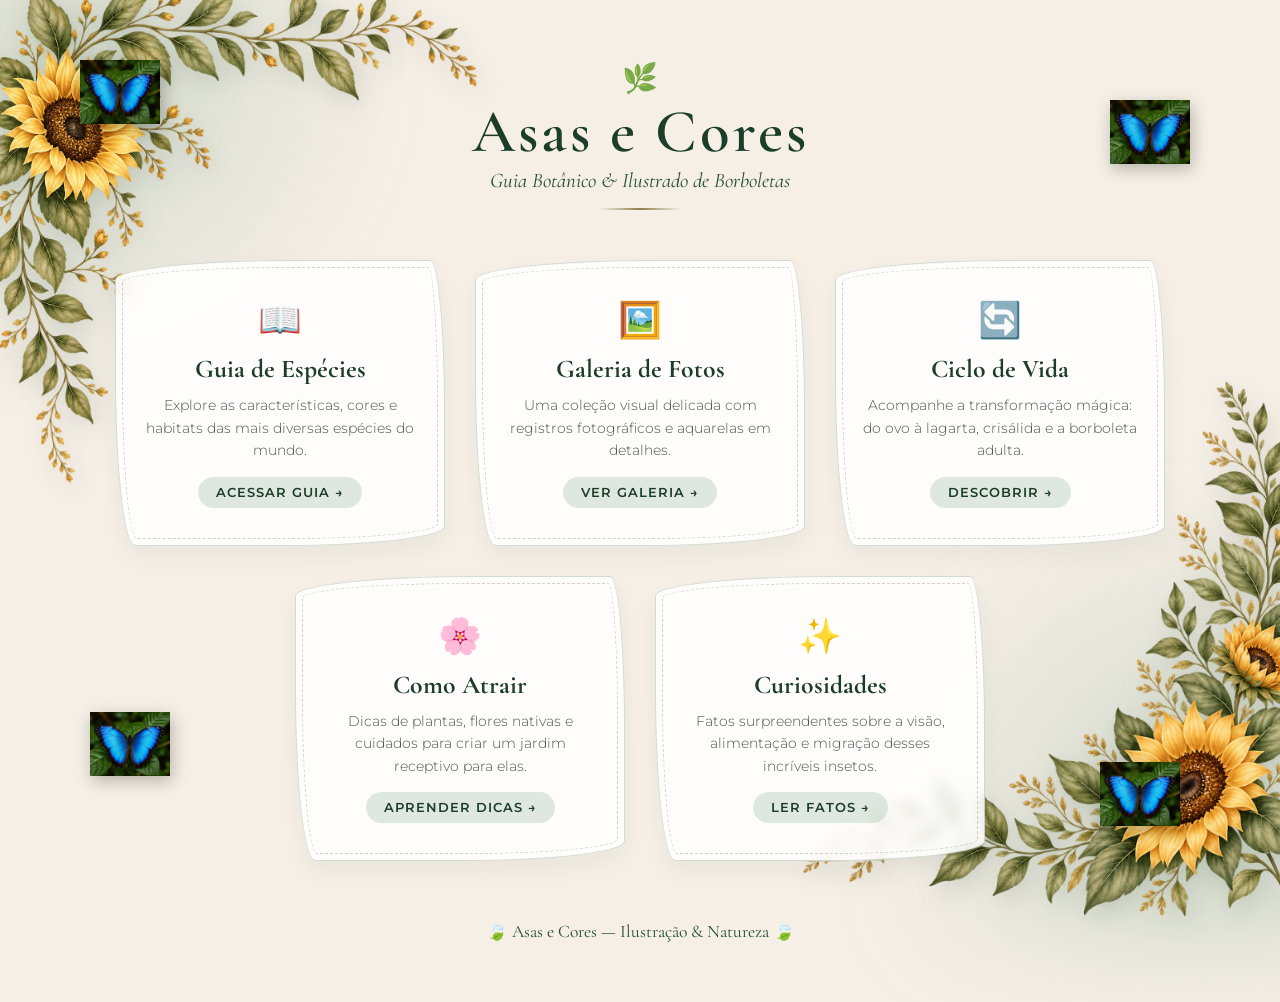
==== commit a2cbc714: "novos codigos" ====
--- a/index.html
+++ b/index.html
@@ -18,6 +18,20 @@
   <!-- FOLHAGENS NOS CANTOS -->
   <img src="img/folhagem-canto-esquerdo.png" alt="Girassóis Esquerda" class="realistic-foliage top-left-foliage">
   <img src="img/folhagem-canto-direito.png" alt="Girassóis Direita" class="realistic-foliage bottom-right-foliage">
+
+  <!-- BORBOLETAS AZUIS FLUTUANTES -->
+  <div class="floating-butterfly b-1">
+    <img src="img/Borboleta-Azul-Morpho.png" alt="Borboleta Azul Morpho">
+  </div>
+  <div class="floating-butterfly b-2">
+    <img src="img/Borboleta-Azul-Morpho.png" alt="Borboleta Azul Morpho">
+  </div>
+  <div class="floating-butterfly b-3">
+    <img src="img/Borboleta-Azul-Morpho.png" alt="Borboleta Azul Morpho">
+  </div>
+  <div class="floating-butterfly b-4">
+    <img src="img/Borboleta-Azul-Morpho.png" alt="Borboleta Azul Morpho">
+  </div>
 
   <!-- Cabeçalho -->
   <header class="header">
--- a/style.css
+++ b/style.css
@@ -26,6 +26,7 @@
   padding: 60px 20px;
 }
 
+/* Pinceladas de fundo */
 .brush-stroke {
   position: fixed;
   pointer-events: none;
@@ -50,6 +51,7 @@
   filter: blur(40px);
 }
 
+/* Folhagens dos cantos */
 .realistic-foliage {
   position: fixed;
   pointer-events: none;
@@ -63,9 +65,10 @@
 .top-left-foliage { top: -20px; left: -20px; }
 .bottom-right-foliage { bottom: -20px; right: -20px; }
 
+/* Borboletas azuis flutuantes */
 .floating-butterfly {
   position: fixed;
-  width: 85px;
+  width: 80px;
   height: auto;
   z-index: 2;
   pointer-events: none;
@@ -77,22 +80,24 @@
   filter: drop-shadow(2px 5px 8px rgba(0, 0, 0, 0.25));
 }
 
-.b-1 { top: 50px; left: 90px; animation: float1 7.5s ease-in-out infinite alternate; }
-.b-2 { top: 90px; right: 100px; animation: float2 9s ease-in-out infinite alternate; }
-.b-3 { bottom: 140px; left: 100px; animation: float3 8.5s ease-in-out infinite alternate; }
-.b-4 { bottom: 60px; right: 110px; animation: float4 7s ease-in-out infinite alternate; }
+.b-1 { top: 60px; left: 80px; animation: float1 7.5s ease-in-out infinite alternate; }
+.b-2 { top: 100px; right: 90px; animation: float2 9s ease-in-out infinite alternate; }
+.b-3 { bottom: 120px; left: 90px; animation: float3 8.5s ease-in-out infinite alternate; }
+.b-4 { bottom: 70px; right: 100px; animation: float4 7s ease-in-out infinite alternate; }
 
 @keyframes float1 { 0% { transform: translate(0, 0) rotate(0deg); } 50% { transform: translate(30px, 35px) rotate(15deg); } 100% { transform: translate(-10px, 60px) rotate(-10deg); } }
 @keyframes float2 { 0% { transform: translate(0, 0) rotate(0deg); } 50% { transform: translate(-35px, 25px) rotate(-18deg); } 100% { transform: translate(-15px, 70px) rotate(10deg); } }
 @keyframes float3 { 0% { transform: translate(0, 0) rotate(5deg); } 50% { transform: translate(40px, -30px) rotate(-12deg); } 100% { transform: translate(10px, -55px) rotate(8deg); } }
 @keyframes float4 { 0% { transform: translate(0, 0) rotate(-8deg); } 50% { transform: translate(-30px, -40px) rotate(12deg); } 100% { transform: translate(-45px, -15px) rotate(-4deg); } }
 
+/* Cabeçalho */
 .header { text-align: center; margin-bottom: 50px; z-index: 2; }
 .leaf-icon { font-size: 1.8rem; opacity: 0.8; }
 .header h1 { font-family: 'Cormorant Garamond', serif; font-size: 3.8rem; font-weight: 600; color: var(--green-dark); letter-spacing: 3px; }
 .header .subtitle { font-family: 'Cormorant Garamond', serif; font-style: italic; font-size: 1.3rem; color: var(--green-medium); }
 .divider { width: 80px; height: 2px; background: linear-gradient(90deg, transparent, var(--gold-accent), transparent); margin: 15px auto 0 auto; }
 
+/* Grid principal */
 .gallery-container {
   display: flex;
   flex-wrap: wrap;
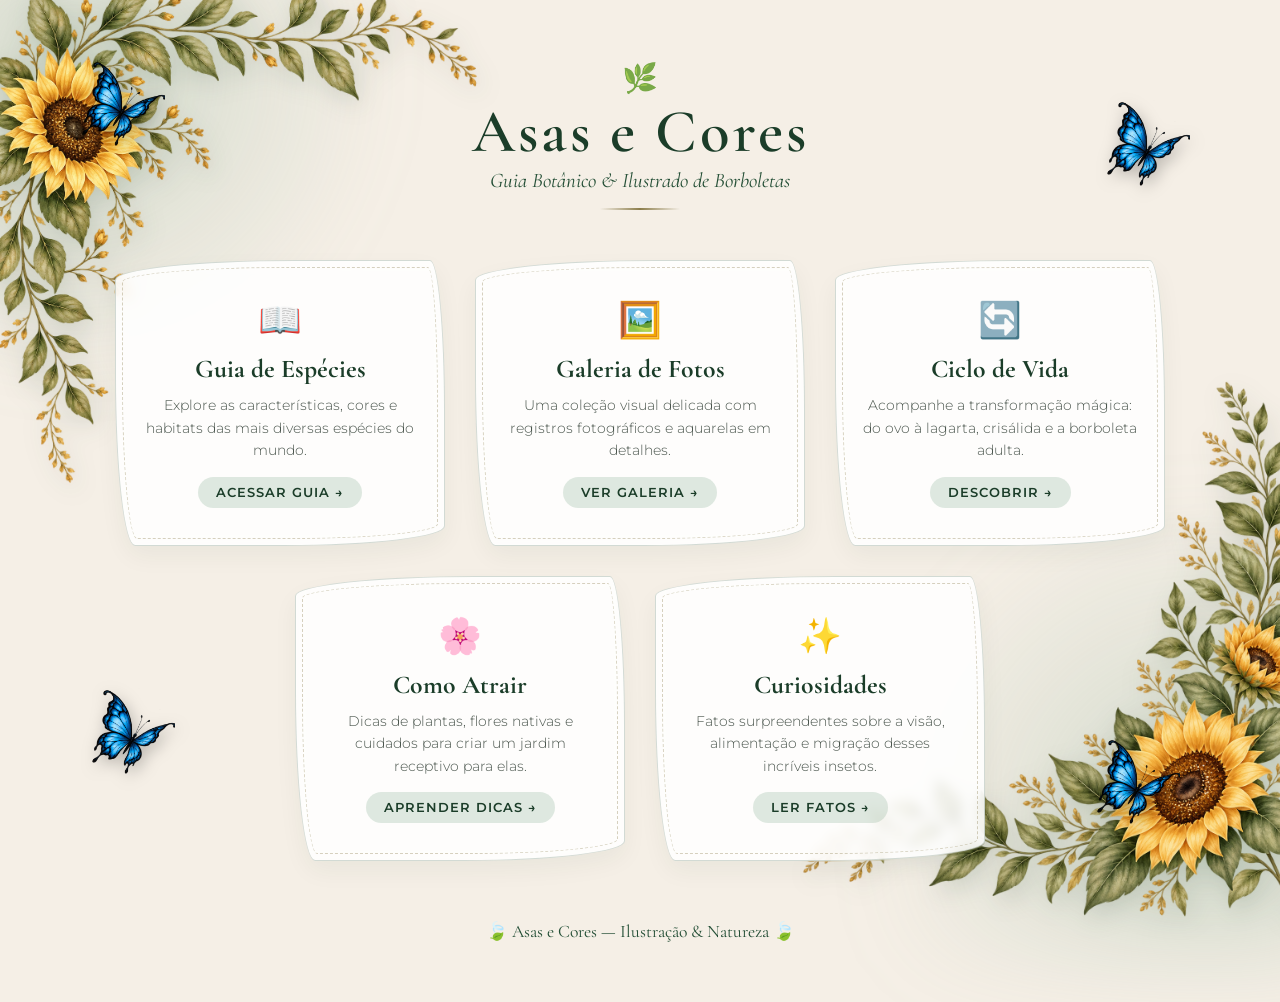
==== commit 2787d79c: "tentando" ====
--- a/index.html
+++ b/index.html
@@ -19,18 +19,18 @@
   <img src="img/folhagem-canto-esquerdo.png" alt="Girassóis Esquerda" class="realistic-foliage top-left-foliage">
   <img src="img/folhagem-canto-direito.png" alt="Girassóis Direita" class="realistic-foliage bottom-right-foliage">
 
-  <!-- BORBOLETAS AZUIS FLUTUANTES -->
+  <!-- BORBOLETAS AZUIS FLUTUANTES (Usando borboleta-modelo.png) -->
   <div class="floating-butterfly b-1">
-    <img src="img/Borboleta-Azul-Morpho.png" alt="Borboleta Azul Morpho">
+    <img src="img/borboleta-modelo.png" alt="Borboleta Azul">
   </div>
   <div class="floating-butterfly b-2">
-    <img src="img/Borboleta-Azul-Morpho.png" alt="Borboleta Azul Morpho">
+    <img src="img/borboleta-modelo.png" alt="Borboleta Azul">
   </div>
   <div class="floating-butterfly b-3">
-    <img src="img/Borboleta-Azul-Morpho.png" alt="Borboleta Azul Morpho">
+    <img src="img/borboleta-modelo.png" alt="Borboleta Azul">
   </div>
   <div class="floating-butterfly b-4">
-    <img src="img/Borboleta-Azul-Morpho.png" alt="Borboleta Azul Morpho">
+    <img src="img/borboleta-modelo.png" alt="Borboleta Azul">
   </div>
 
   <!-- Cabeçalho -->
--- a/style.css
+++ b/style.css
@@ -26,7 +26,7 @@
   padding: 60px 20px;
 }
 
-/* Pinceladas de fundo */
+/* Pinceladas de Fundo */
 .brush-stroke {
   position: fixed;
   pointer-events: none;
@@ -51,7 +51,7 @@
   filter: blur(40px);
 }
 
-/* Folhagens dos cantos */
+/* Folhagens dos Cantos */
 .realistic-foliage {
   position: fixed;
   pointer-events: none;
@@ -65,10 +65,10 @@
 .top-left-foliage { top: -20px; left: -20px; }
 .bottom-right-foliage { bottom: -20px; right: -20px; }
 
-/* Borboletas azuis flutuantes */
+/* Borboletas Flutuantes */
 .floating-butterfly {
   position: fixed;
-  width: 80px;
+  width: 85px;
   height: auto;
   z-index: 2;
   pointer-events: none;
